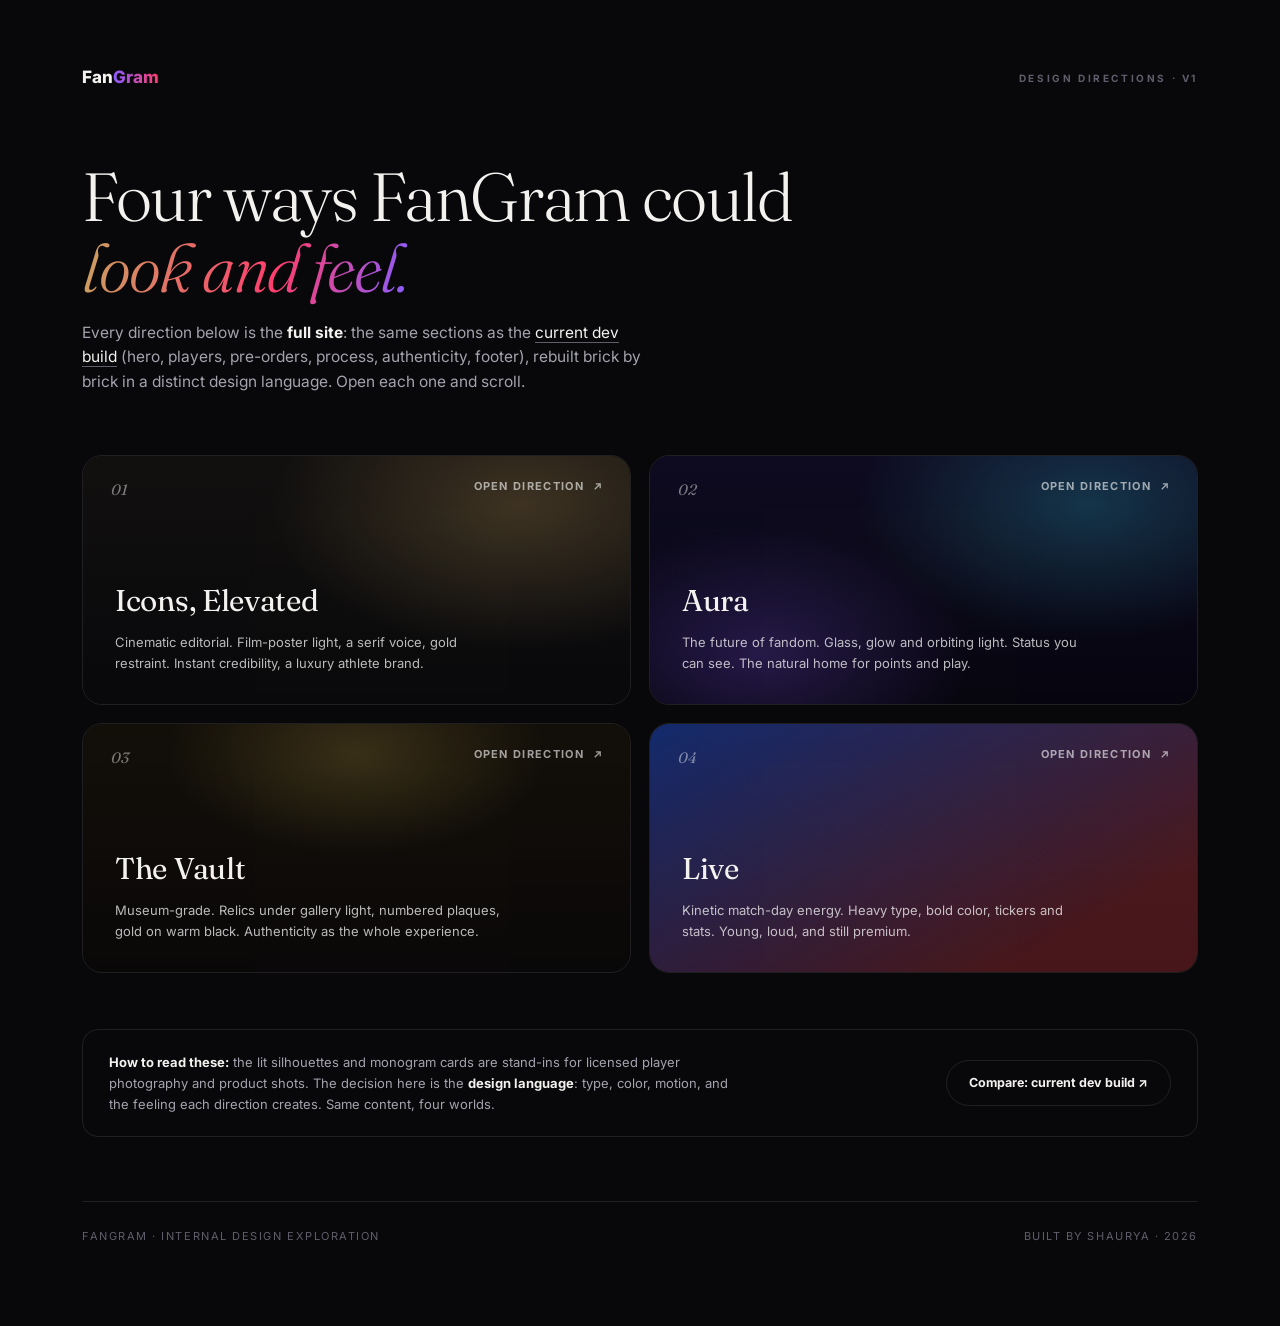
==== index.html @ 79912f7f "FanGram design directions: 4 full-site explorations + selector Co-Authored-By: Claude Fable 5 <norep" ====
<!doctype html>
<html lang="en">
<head>
<meta charset="utf-8">
<meta name="viewport" content="width=device-width, initial-scale=1">
<title>FanGram — Design Directions</title>
<link rel="preconnect" href="https://fonts.googleapis.com">
<link href="https://fonts.googleapis.com/css2?family=Fraunces:ital,opsz,wght@0,9..144,300;0,9..144,400;1,9..144,300&family=Inter:wght@400;500;600;700;800&display=swap" rel="stylesheet">
<style>
:root{--bg:#08080b;--ink:#f3f2ef;--mut:#a4a3ad;--faint:#5f5e6a;--line:rgba(243,242,239,.1)}
*{box-sizing:border-box;margin:0;padding:0}
body{font-family:'Inter',sans-serif;background:var(--bg);color:var(--ink);line-height:1.6;-webkit-font-smoothing:antialiased;min-height:100vh}
a{color:inherit;text-decoration:none}
.wrap{max-width:1180px;margin:0 auto;padding:64px 32px 80px}
.top{display:flex;justify-content:space-between;align-items:center;margin-bottom:70px}
.logo{font-weight:800;font-size:17px}
.logo span{background:linear-gradient(90deg,#8b5cff,#ff3d6e);-webkit-background-clip:text;background-clip:text;color:transparent}
.tag{font-size:10px;font-weight:700;letter-spacing:.26em;text-transform:uppercase;color:var(--faint)}
h1{font-family:'Fraunces',serif;font-weight:300;font-size:clamp(38px,5.4vw,68px);line-height:1.04;letter-spacing:-.02em;margin-bottom:18px;max-width:800px}
h1 em{font-style:italic;background:linear-gradient(100deg,#c9a25f,#ff3d6e 60%,#8b5cff);-webkit-background-clip:text;background-clip:text;color:transparent}
.lead{color:var(--mut);font-size:15.5px;max-width:560px;margin-bottom:60px}
.lead a{color:var(--ink);border-bottom:1px solid var(--faint)}
.grid{display:grid;grid-template-columns:1fr 1fr;gap:18px}
@media(max-width:820px){.grid{grid-template-columns:1fr}}
.card{position:relative;border:1px solid var(--line);border-radius:20px;padding:34px 32px 30px;overflow:hidden;min-height:250px;display:flex;flex-direction:column;justify-content:flex-end;transition:transform .3s,border-color .3s;cursor:pointer}
.card:hover{transform:translateY(-5px)}
.card .bg{position:absolute;inset:0;opacity:.9;transition:opacity .3s}
.card .no{position:absolute;top:22px;left:28px;font-family:'Fraunces',serif;font-style:italic;font-size:15px;color:rgba(255,255,255,.45)}
.card .open{position:absolute;top:22px;right:26px;font-size:11px;font-weight:700;letter-spacing:.12em;text-transform:uppercase;color:rgba(255,255,255,.6);display:flex;align-items:center;gap:7px;transition:color .25s}
.card:hover .open{color:#fff}
.card h2{font-family:'Fraunces',serif;font-weight:400;font-size:30px;letter-spacing:-.01em;position:relative;margin-bottom:7px}
.card p{font-size:13px;color:rgba(255,255,255,.72);position:relative;max-width:400px}
.c1:hover{border-color:rgba(201,162,95,.5)}
.c1 .bg{background:radial-gradient(70% 90% at 80% 20%,rgba(201,162,95,.28),transparent 65%),linear-gradient(180deg,#141210,#0a0a0c)}
.c2:hover{border-color:rgba(56,225,255,.5)}
.c2 .bg{background:radial-gradient(70% 90% at 80% 20%,rgba(56,225,255,.22),transparent 60%),radial-gradient(60% 80% at 20% 80%,rgba(139,92,255,.25),transparent 65%),linear-gradient(180deg,#100d24,#07050f)}
.c3:hover{border-color:rgba(201,168,76,.55)}
.c3 .bg{background:radial-gradient(56% 66% at 50% 12%,rgba(201,168,76,.24),transparent 62%),linear-gradient(180deg,#151109,#0b0908)}
.c4:hover{border-color:rgba(255,61,61,.55)}
.c4 .bg{background:linear-gradient(150deg,rgba(30,91,255,.4),rgba(255,61,61,.28) 80%),linear-gradient(180deg,#10131e,#0a0b0f)}
.note{margin-top:56px;border:1px solid var(--line);border-radius:16px;padding:22px 26px;display:flex;gap:20px;align-items:center;flex-wrap:wrap;justify-content:space-between}
.note p{font-size:13px;color:var(--mut);max-width:640px}
.note b{color:var(--ink)}
.note a.btn{font-size:12.5px;font-weight:700;border:1px solid var(--line);border-radius:999px;padding:12px 22px;transition:border-color .2s;white-space:nowrap}
.note a.btn:hover{border-color:var(--mut)}
.foot{margin-top:64px;padding-top:26px;border-top:1px solid var(--line);display:flex;justify-content:space-between;font-size:11px;color:var(--faint);text-transform:uppercase;letter-spacing:.14em;flex-wrap:wrap;gap:12px}
</style>
</head>
<body>
<div class="wrap">
  <div class="top"><span class="logo">Fan<span>Gram</span></span><span class="tag">Design directions · v1</span></div>
  <h1>Four ways FanGram could <em>look and feel.</em></h1>
  <p class="lead">Every direction below is the <b style="color:var(--ink)">full site</b>: the same sections as the <a href="https://nextwavestem.vercel.app/" target="_blank" rel="noopener">current dev build</a> (hero, players, pre-orders, process, authenticity, footer), rebuilt brick by brick in a distinct design language. Open each one and scroll.</p>

  <div class="grid">
    <a class="card c1" href="icons-elevated.html">
      <div class="bg"></div><span class="no">01</span>
      <span class="open">Open direction <svg width="13" height="13" viewBox="0 0 24 24" fill="none" stroke="currentColor" stroke-width="2.4"><path d="M7 17L17 7M9 7h8v8"/></svg></span>
      <h2>Icons, Elevated</h2>
      <p>Cinematic editorial. Film-poster light, a serif voice, gold restraint. Instant credibility, a luxury athlete brand.</p>
    </a>
    <a class="card c2" href="aura.html">
      <div class="bg"></div><span class="no">02</span>
      <span class="open">Open direction <svg width="13" height="13" viewBox="0 0 24 24" fill="none" stroke="currentColor" stroke-width="2.4"><path d="M7 17L17 7M9 7h8v8"/></svg></span>
      <h2>Aura</h2>
      <p>The future of fandom. Glass, glow and orbiting light. Status you can see. The natural home for points and play.</p>
    </a>
    <a class="card c3" href="the-vault.html">
      <div class="bg"></div><span class="no">03</span>
      <span class="open">Open direction <svg width="13" height="13" viewBox="0 0 24 24" fill="none" stroke="currentColor" stroke-width="2.4"><path d="M7 17L17 7M9 7h8v8"/></svg></span>
      <h2>The Vault</h2>
      <p>Museum-grade. Relics under gallery light, numbered plaques, gold on warm black. Authenticity as the whole experience.</p>
    </a>
    <a class="card c4" href="live.html">
      <div class="bg"></div><span class="no">04</span>
      <span class="open">Open direction <svg width="13" height="13" viewBox="0 0 24 24" fill="none" stroke="currentColor" stroke-width="2.4"><path d="M7 17L17 7M9 7h8v8"/></svg></span>
      <h2>Live</h2>
      <p>Kinetic match-day energy. Heavy type, bold color, tickers and stats. Young, loud, and still premium.</p>
    </a>
  </div>

  <div class="note">
    <p><b>How to read these:</b> the lit silhouettes and monogram cards are stand-ins for licensed player photography and product shots. The decision here is the <b>design language</b>: type, color, motion, and the feeling each direction creates. Same content, four worlds.</p>
    <a class="btn" href="https://nextwavestem.vercel.app/" target="_blank" rel="noopener">Compare: current dev build ↗</a>
  </div>

  <div class="foot"><span>FanGram · internal design exploration</span><span>Built by Shaurya · 2026</span></div>
</div>
</body>
</html>
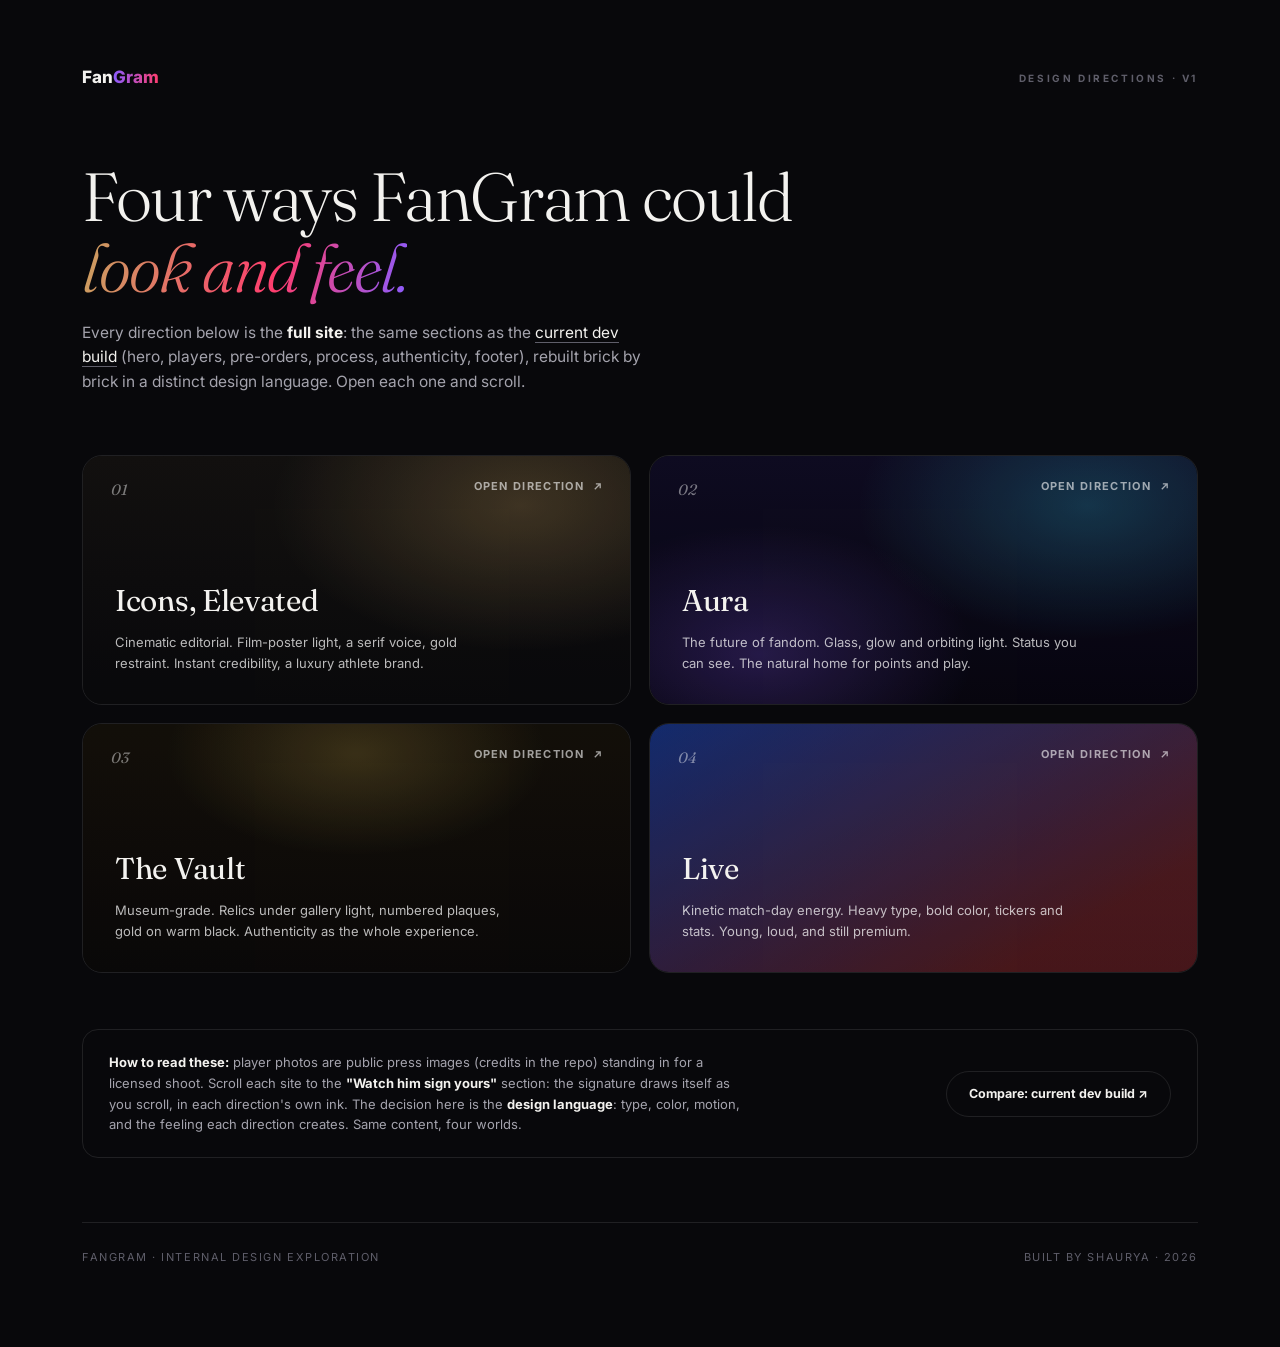
==== commit a5ddbb85: "Add real player photos (CC, credited) with per-direction treatments + scroll-driven 'watch him sign " ====
--- a/index.html
+++ b/index.html
@@ -80,7 +80,7 @@
   </div>
 
   <div class="note">
-    <p><b>How to read these:</b> the lit silhouettes and monogram cards are stand-ins for licensed player photography and product shots. The decision here is the <b>design language</b>: type, color, motion, and the feeling each direction creates. Same content, four worlds.</p>
+    <p><b>How to read these:</b> player photos are public press images (credits in the repo) standing in for a licensed shoot. Scroll each site to the <b>"Watch him sign yours"</b> section: the signature draws itself as you scroll, in each direction's own ink. The decision here is the <b>design language</b>: type, color, motion, and the feeling each direction creates. Same content, four worlds.</p>
     <a class="btn" href="https://nextwavestem.vercel.app/" target="_blank" rel="noopener">Compare: current dev build ↗</a>
   </div>
 
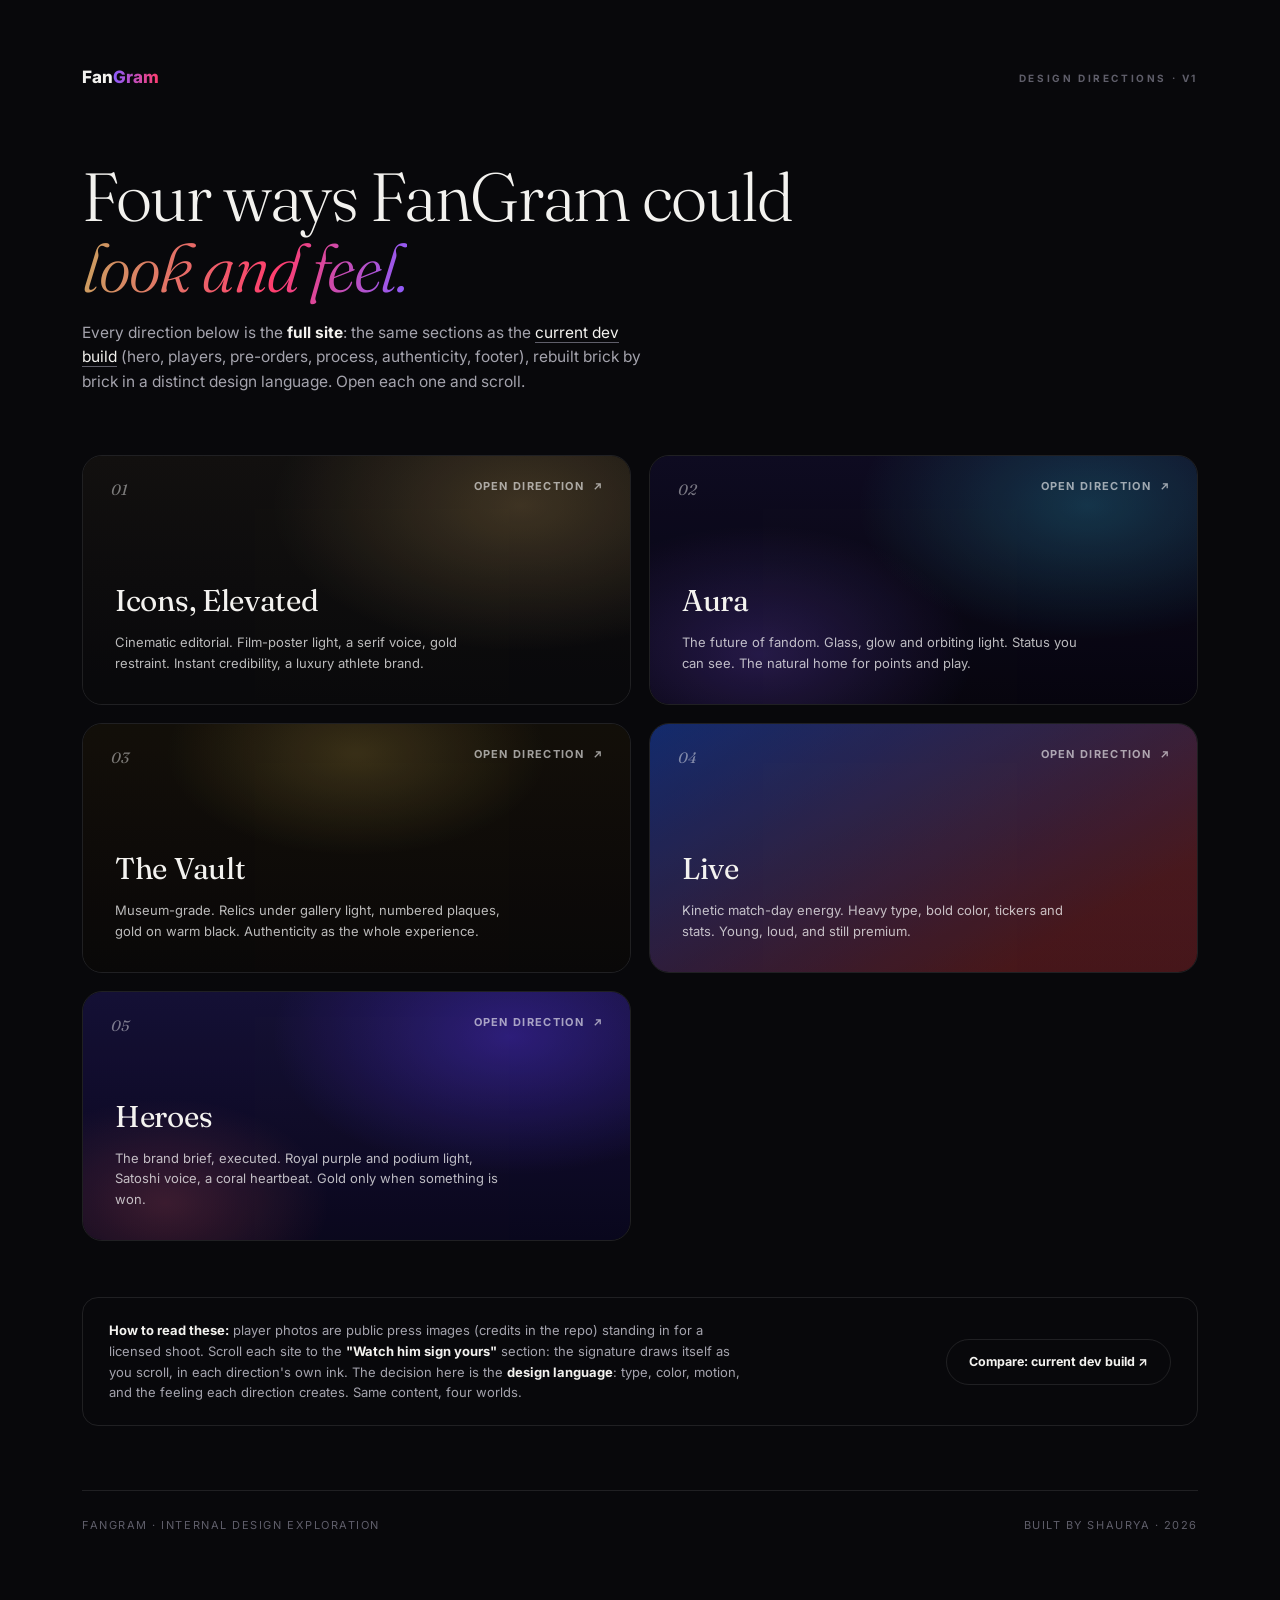
==== commit d93c101a: "Direction 05 "Heroes": Divya's Website Design Language brief, executed Full landing page in the brie" ====
--- a/index.html
+++ b/index.html
@@ -38,6 +38,7 @@
 .c3 .bg{background:radial-gradient(56% 66% at 50% 12%,rgba(201,168,76,.24),transparent 62%),linear-gradient(180deg,#151109,#0b0908)}
 .c4:hover{border-color:rgba(255,61,61,.55)}
 .c4 .bg{background:linear-gradient(150deg,rgba(30,91,255,.4),rgba(255,61,61,.28) 80%),linear-gradient(180deg,#10131e,#0a0b0f)}
+.c5 .bg{background:radial-gradient(70% 90% at 78% 18%,rgba(90,56,245,.42),transparent 62%),radial-gradient(50% 70% at 15% 85%,rgba(255,107,107,.22),transparent 60%),linear-gradient(180deg,#17123a,#0b0820)}
 .note{margin-top:56px;border:1px solid var(--line);border-radius:16px;padding:22px 26px;display:flex;gap:20px;align-items:center;flex-wrap:wrap;justify-content:space-between}
 .note p{font-size:13px;color:var(--mut);max-width:640px}
 .note b{color:var(--ink)}
@@ -77,6 +78,12 @@
       <h2>Live</h2>
       <p>Kinetic match-day energy. Heavy type, bold color, tickers and stats. Young, loud, and still premium.</p>
     </a>
+    <a class="card c5" href="heroes.html">
+      <div class="bg"></div><span class="no">05</span>
+      <span class="open">Open direction <svg width="13" height="13" viewBox="0 0 24 24" fill="none" stroke="currentColor" stroke-width="2.4"><path d="M7 17L17 7M9 7h8v8"/></svg></span>
+      <h2>Heroes</h2>
+      <p>The brand brief, executed. Royal purple and podium light, Satoshi voice, a coral heartbeat. Gold only when something is won.</p>
+    </a>
   </div>
 
   <div class="note">
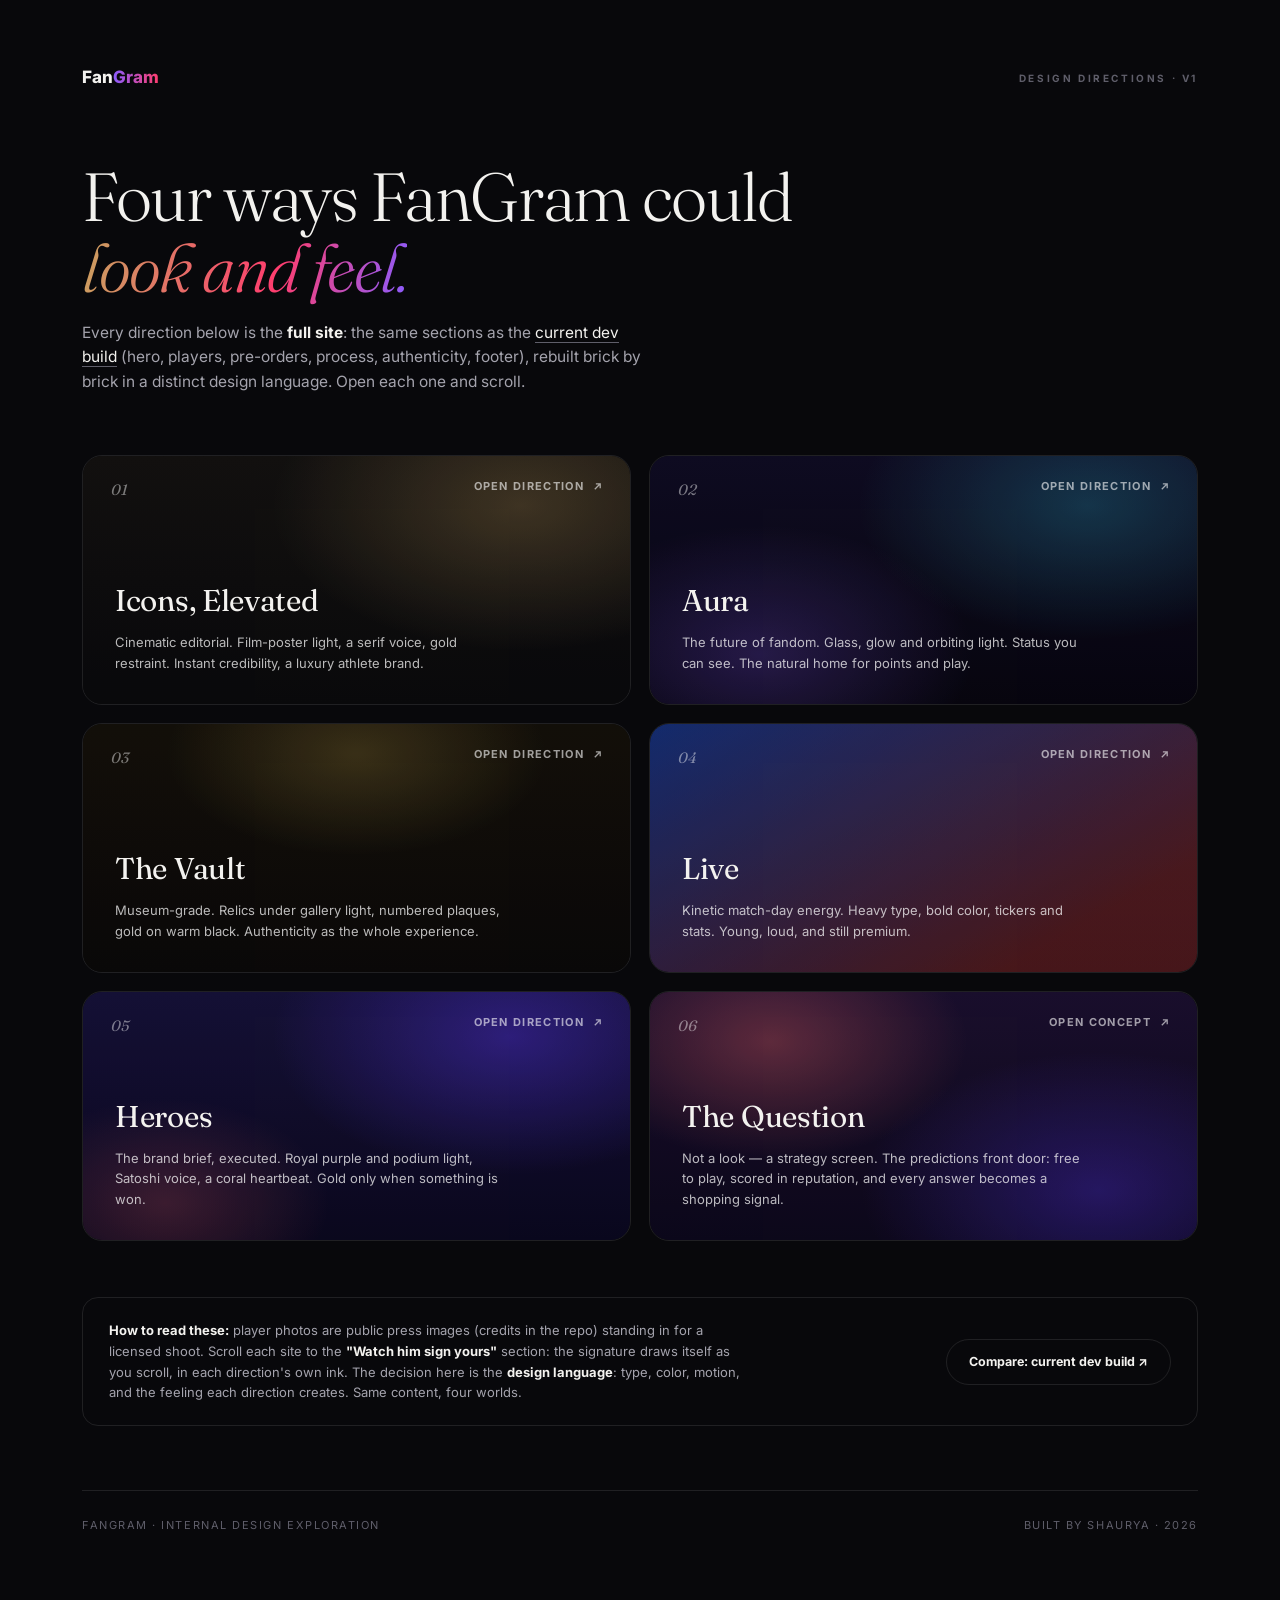
==== commit d7a3c5ca: "Concept 06 'The Question': predictions front door in the brand-brief system Swipeable prediction car" ====
--- a/index.html
+++ b/index.html
@@ -39,6 +39,7 @@
 .c4:hover{border-color:rgba(255,61,61,.55)}
 .c4 .bg{background:linear-gradient(150deg,rgba(30,91,255,.4),rgba(255,61,61,.28) 80%),linear-gradient(180deg,#10131e,#0a0b0f)}
 .c5 .bg{background:radial-gradient(70% 90% at 78% 18%,rgba(90,56,245,.42),transparent 62%),radial-gradient(50% 70% at 15% 85%,rgba(255,107,107,.22),transparent 60%),linear-gradient(180deg,#17123a,#0b0820)}
+.c6 .bg{background:radial-gradient(60% 80% at 22% 20%,rgba(255,107,107,.34),transparent 60%),radial-gradient(70% 90% at 82% 80%,rgba(90,56,245,.35),transparent 62%),linear-gradient(180deg,#1c1030,#0d081c)}
 .note{margin-top:56px;border:1px solid var(--line);border-radius:16px;padding:22px 26px;display:flex;gap:20px;align-items:center;flex-wrap:wrap;justify-content:space-between}
 .note p{font-size:13px;color:var(--mut);max-width:640px}
 .note b{color:var(--ink)}
@@ -84,6 +85,12 @@
       <h2>Heroes</h2>
       <p>The brand brief, executed. Royal purple and podium light, Satoshi voice, a coral heartbeat. Gold only when something is won.</p>
     </a>
+    <a class="card c6" href="predictions.html">
+      <div class="bg"></div><span class="no">06</span>
+      <span class="open">Open concept <svg width="13" height="13" viewBox="0 0 24 24" fill="none" stroke="currentColor" stroke-width="2.4"><path d="M7 17L17 7M9 7h8v8"/></svg></span>
+      <h2>The Question</h2>
+      <p>Not a look — a strategy screen. The predictions front door: free to play, scored in reputation, and every answer becomes a shopping signal.</p>
+    </a>
   </div>
 
   <div class="note">
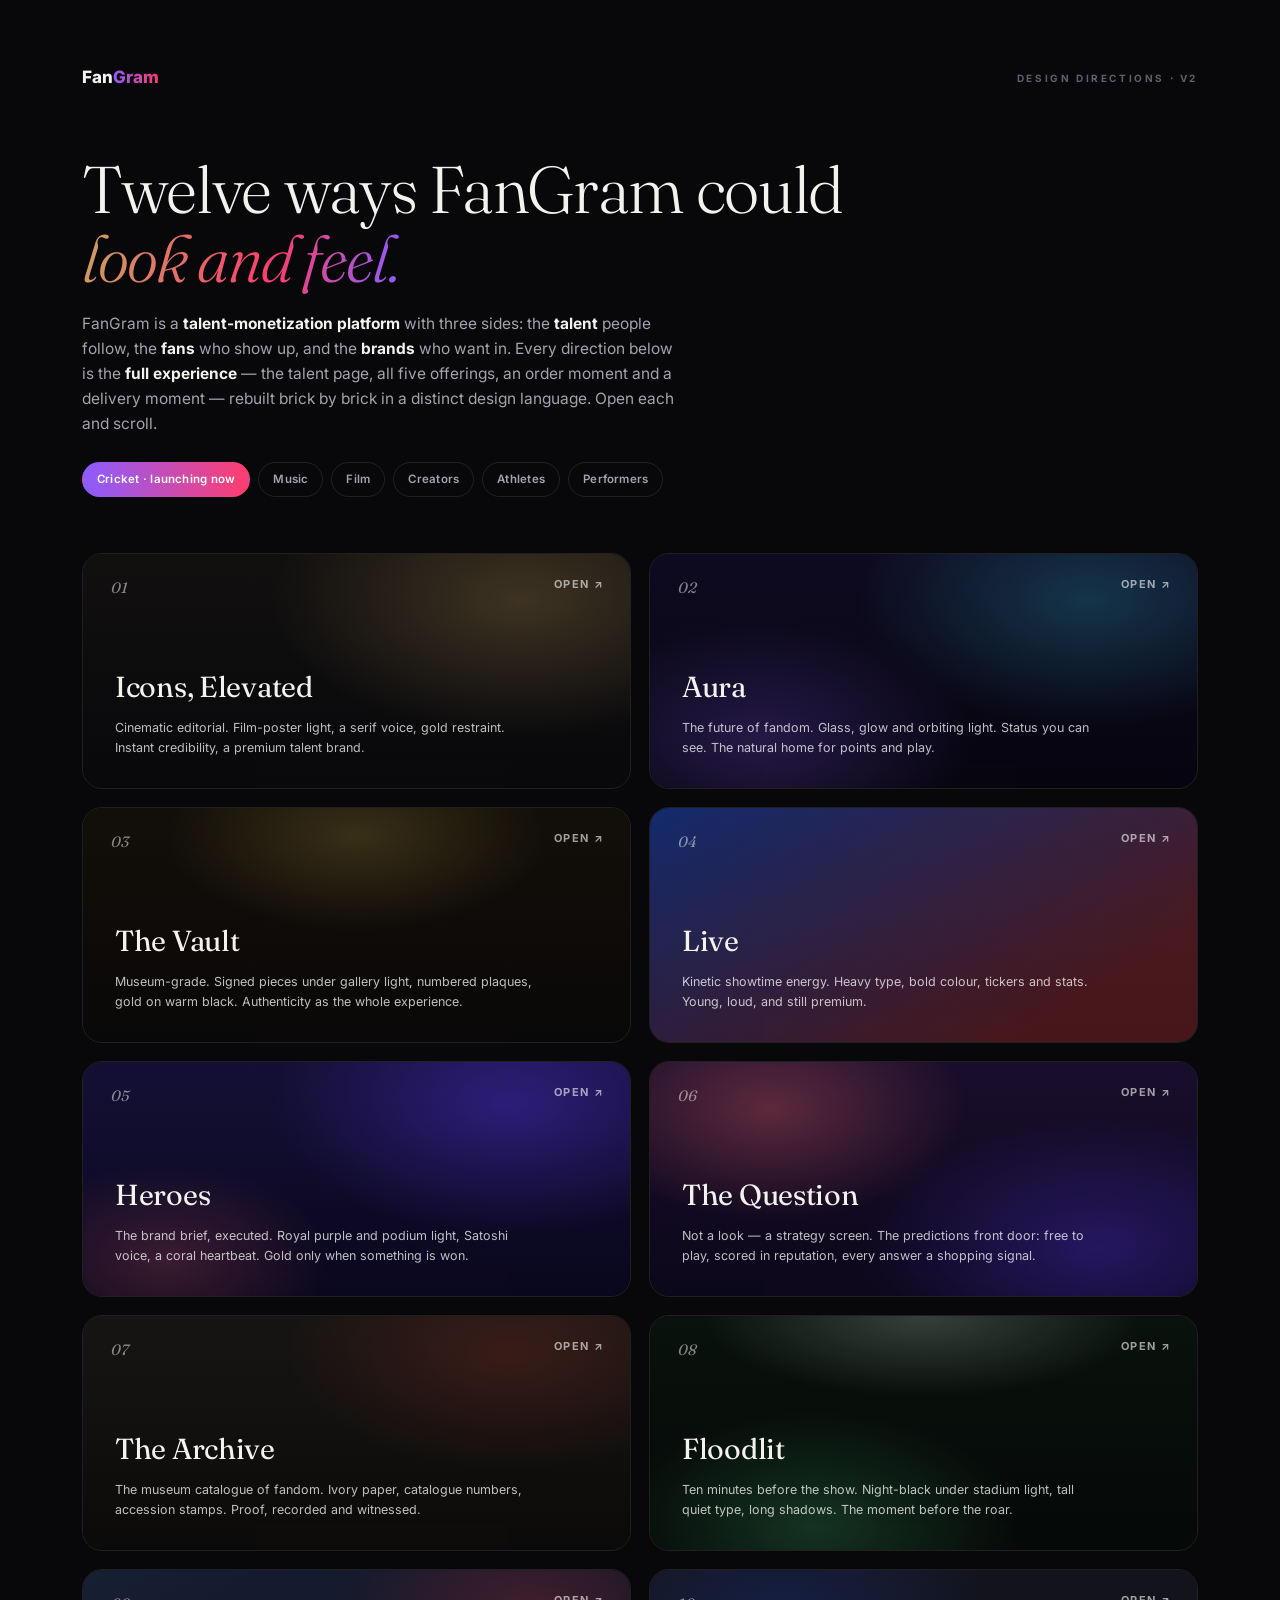
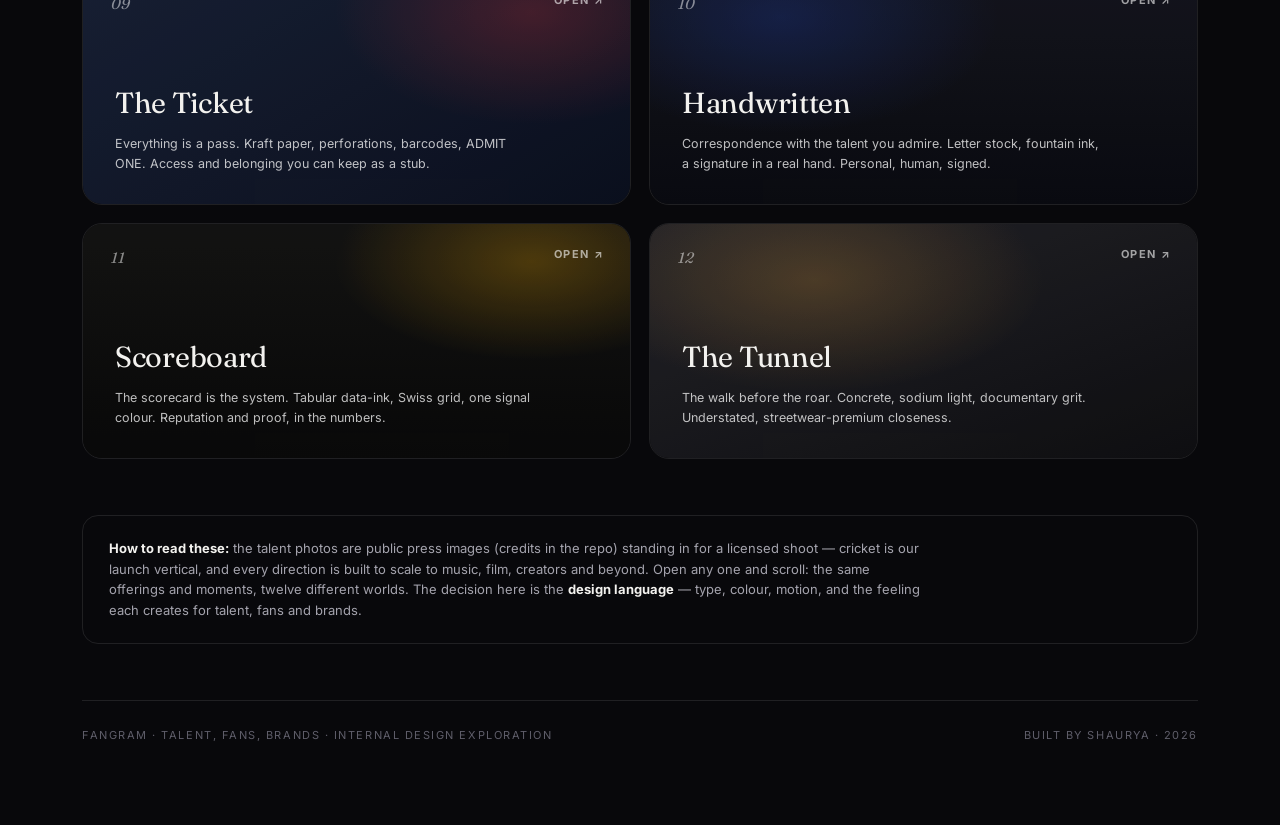
==== commit e4841513: "Repivot all 12 directions + hub: cricket-brand → talent-fans-brands FanGram reframed everywhere as a" ====
--- a/index.html
+++ b/index.html
@@ -12,93 +12,75 @@
 body{font-family:'Inter',sans-serif;background:var(--bg);color:var(--ink);line-height:1.6;-webkit-font-smoothing:antialiased;min-height:100vh}
 a{color:inherit;text-decoration:none}
 .wrap{max-width:1180px;margin:0 auto;padding:64px 32px 80px}
-.top{display:flex;justify-content:space-between;align-items:center;margin-bottom:70px}
+.top{display:flex;justify-content:space-between;align-items:center;margin-bottom:64px}
 .logo{font-weight:800;font-size:17px}
 .logo span{background:linear-gradient(90deg,#8b5cff,#ff3d6e);-webkit-background-clip:text;background-clip:text;color:transparent}
 .tag{font-size:10px;font-weight:700;letter-spacing:.26em;text-transform:uppercase;color:var(--faint)}
-h1{font-family:'Fraunces',serif;font-weight:300;font-size:clamp(38px,5.4vw,68px);line-height:1.04;letter-spacing:-.02em;margin-bottom:18px;max-width:800px}
+h1{font-family:'Fraunces',serif;font-weight:300;font-size:clamp(38px,5.4vw,66px);line-height:1.04;letter-spacing:-.02em;margin-bottom:20px;max-width:840px}
 h1 em{font-style:italic;background:linear-gradient(100deg,#c9a25f,#ff3d6e 60%,#8b5cff);-webkit-background-clip:text;background-clip:text;color:transparent}
-.lead{color:var(--mut);font-size:15.5px;max-width:560px;margin-bottom:60px}
-.lead a{color:var(--ink);border-bottom:1px solid var(--faint)}
+.lead{color:var(--mut);font-size:15.5px;max-width:600px;margin-bottom:26px}
+.lead b{color:var(--ink)}
+.verticals{display:flex;flex-wrap:wrap;gap:8px;margin-bottom:56px}
+.verticals span{font-size:11.5px;font-weight:600;letter-spacing:.02em;padding:7px 14px;border-radius:999px;border:1px solid var(--line);color:var(--mut)}
+.verticals span.live{background:linear-gradient(90deg,#8b5cff,#ff3d6e);border-color:transparent;color:#fff}
 .grid{display:grid;grid-template-columns:1fr 1fr;gap:18px}
 @media(max-width:820px){.grid{grid-template-columns:1fr}}
-.card{position:relative;border:1px solid var(--line);border-radius:20px;padding:34px 32px 30px;overflow:hidden;min-height:250px;display:flex;flex-direction:column;justify-content:flex-end;transition:transform .3s,border-color .3s;cursor:pointer}
-.card:hover{transform:translateY(-5px)}
+.card{position:relative;border:1px solid var(--line);border-radius:20px;padding:34px 32px 30px;overflow:hidden;min-height:236px;display:flex;flex-direction:column;justify-content:flex-end;transition:transform .3s,border-color .3s;cursor:pointer}
+.card:hover{transform:translateY(-5px);border-color:rgba(243,242,239,.28)}
 .card .bg{position:absolute;inset:0;opacity:.9;transition:opacity .3s}
-.card .no{position:absolute;top:22px;left:28px;font-family:'Fraunces',serif;font-style:italic;font-size:15px;color:rgba(255,255,255,.45)}
+.card .no{position:absolute;top:22px;left:28px;font-family:'Fraunces',serif;font-style:italic;font-size:15px;color:rgba(255,255,255,.5)}
 .card .open{position:absolute;top:22px;right:26px;font-size:11px;font-weight:700;letter-spacing:.12em;text-transform:uppercase;color:rgba(255,255,255,.6);display:flex;align-items:center;gap:7px;transition:color .25s}
 .card:hover .open{color:#fff}
-.card h2{font-family:'Fraunces',serif;font-weight:400;font-size:30px;letter-spacing:-.01em;position:relative;margin-bottom:7px}
-.card p{font-size:13px;color:rgba(255,255,255,.72);position:relative;max-width:400px}
-.c1:hover{border-color:rgba(201,162,95,.5)}
+.card h2{font-family:'Fraunces',serif;font-weight:400;font-size:29px;letter-spacing:-.01em;position:relative;margin-bottom:7px}
+.card p{font-size:12.5px;color:rgba(255,255,255,.74);position:relative;max-width:420px}
 .c1 .bg{background:radial-gradient(70% 90% at 80% 20%,rgba(201,162,95,.28),transparent 65%),linear-gradient(180deg,#141210,#0a0a0c)}
-.c2:hover{border-color:rgba(56,225,255,.5)}
 .c2 .bg{background:radial-gradient(70% 90% at 80% 20%,rgba(56,225,255,.22),transparent 60%),radial-gradient(60% 80% at 20% 80%,rgba(139,92,255,.25),transparent 65%),linear-gradient(180deg,#100d24,#07050f)}
-.c3:hover{border-color:rgba(201,168,76,.55)}
 .c3 .bg{background:radial-gradient(56% 66% at 50% 12%,rgba(201,168,76,.24),transparent 62%),linear-gradient(180deg,#151109,#0b0908)}
-.c4:hover{border-color:rgba(255,61,61,.55)}
 .c4 .bg{background:linear-gradient(150deg,rgba(30,91,255,.4),rgba(255,61,61,.28) 80%),linear-gradient(180deg,#10131e,#0a0b0f)}
 .c5 .bg{background:radial-gradient(70% 90% at 78% 18%,rgba(90,56,245,.42),transparent 62%),radial-gradient(50% 70% at 15% 85%,rgba(255,107,107,.22),transparent 60%),linear-gradient(180deg,#17123a,#0b0820)}
 .c6 .bg{background:radial-gradient(60% 80% at 22% 20%,rgba(255,107,107,.34),transparent 60%),radial-gradient(70% 90% at 82% 80%,rgba(90,56,245,.35),transparent 62%),linear-gradient(180deg,#1c1030,#0d081c)}
-.note{margin-top:56px;border:1px solid var(--line);border-radius:16px;padding:22px 26px;display:flex;gap:20px;align-items:center;flex-wrap:wrap;justify-content:space-between}
-.note p{font-size:13px;color:var(--mut);max-width:640px}
+.c7 .bg{background:radial-gradient(66% 80% at 78% 16%,rgba(178,58,44,.26),transparent 62%),linear-gradient(180deg,#1a1815,#0d0c0a)}
+.c8 .bg{background:radial-gradient(70% 60% at 50% 0%,rgba(240,255,244,.22),transparent 58%),radial-gradient(60% 80% at 30% 90%,rgba(46,125,79,.4),transparent 62%),linear-gradient(180deg,#0a140d,#060a07)}
+.c9 .bg{background:radial-gradient(60% 80% at 82% 18%,rgba(255,61,61,.24),transparent 60%),linear-gradient(150deg,#1a2338,#0c1120)}
+.c10 .bg{background:radial-gradient(64% 80% at 24% 20%,rgba(31,58,147,.4),transparent 62%),linear-gradient(180deg,#16171f,#0b0c11)}
+.c11 .bg{background:radial-gradient(60% 70% at 82% 16%,rgba(255,179,0,.28),transparent 60%),linear-gradient(180deg,#151513,#0a0a09)}
+.c12 .bg{background:radial-gradient(70% 80% at 30% 24%,rgba(232,163,61,.26),transparent 60%),linear-gradient(160deg,#26262b,#101012)}
+.note{margin-top:56px;border:1px solid var(--line);border-radius:16px;padding:22px 26px}
+.note p{font-size:13px;color:var(--mut);max-width:820px}
 .note b{color:var(--ink)}
-.note a.btn{font-size:12.5px;font-weight:700;border:1px solid var(--line);border-radius:999px;padding:12px 22px;transition:border-color .2s;white-space:nowrap}
-.note a.btn:hover{border-color:var(--mut)}
-.foot{margin-top:64px;padding-top:26px;border-top:1px solid var(--line);display:flex;justify-content:space-between;font-size:11px;color:var(--faint);text-transform:uppercase;letter-spacing:.14em;flex-wrap:wrap;gap:12px}
+.foot{margin-top:56px;padding-top:26px;border-top:1px solid var(--line);display:flex;justify-content:space-between;font-size:11px;color:var(--faint);text-transform:uppercase;letter-spacing:.14em;flex-wrap:wrap;gap:12px}
 </style>
 </head>
 <body>
 <div class="wrap">
-  <div class="top"><span class="logo">Fan<span>Gram</span></span><span class="tag">Design directions · v1</span></div>
-  <h1>Four ways FanGram could <em>look and feel.</em></h1>
-  <p class="lead">Every direction below is the <b style="color:var(--ink)">full site</b>: the same sections as the <a href="https://nextwavestem.vercel.app/" target="_blank" rel="noopener">current dev build</a> (hero, players, pre-orders, process, authenticity, footer), rebuilt brick by brick in a distinct design language. Open each one and scroll.</p>
+  <div class="top"><span class="logo">Fan<span>Gram</span></span><span class="tag">Design directions · v2</span></div>
+  <h1>Twelve ways FanGram could <em>look and feel.</em></h1>
+  <p class="lead">FanGram is a <b>talent-monetization platform</b> with three sides: the <b>talent</b> people follow, the <b>fans</b> who show up, and the <b>brands</b> who want in. Every direction below is the <b>full experience</b> — the talent page, all five offerings, an order moment and a delivery moment — rebuilt brick by brick in a distinct design language. Open each and scroll.</p>
+  <div class="verticals">
+    <span class="live">Cricket · launching now</span>
+    <span>Music</span><span>Film</span><span>Creators</span><span>Athletes</span><span>Performers</span>
+  </div>
 
   <div class="grid">
-    <a class="card c1" href="icons-elevated.html">
-      <div class="bg"></div><span class="no">01</span>
-      <span class="open">Open direction <svg width="13" height="13" viewBox="0 0 24 24" fill="none" stroke="currentColor" stroke-width="2.4"><path d="M7 17L17 7M9 7h8v8"/></svg></span>
-      <h2>Icons, Elevated</h2>
-      <p>Cinematic editorial. Film-poster light, a serif voice, gold restraint. Instant credibility, a luxury athlete brand.</p>
-    </a>
-    <a class="card c2" href="aura.html">
-      <div class="bg"></div><span class="no">02</span>
-      <span class="open">Open direction <svg width="13" height="13" viewBox="0 0 24 24" fill="none" stroke="currentColor" stroke-width="2.4"><path d="M7 17L17 7M9 7h8v8"/></svg></span>
-      <h2>Aura</h2>
-      <p>The future of fandom. Glass, glow and orbiting light. Status you can see. The natural home for points and play.</p>
-    </a>
-    <a class="card c3" href="the-vault.html">
-      <div class="bg"></div><span class="no">03</span>
-      <span class="open">Open direction <svg width="13" height="13" viewBox="0 0 24 24" fill="none" stroke="currentColor" stroke-width="2.4"><path d="M7 17L17 7M9 7h8v8"/></svg></span>
-      <h2>The Vault</h2>
-      <p>Museum-grade. Relics under gallery light, numbered plaques, gold on warm black. Authenticity as the whole experience.</p>
-    </a>
-    <a class="card c4" href="live.html">
-      <div class="bg"></div><span class="no">04</span>
-      <span class="open">Open direction <svg width="13" height="13" viewBox="0 0 24 24" fill="none" stroke="currentColor" stroke-width="2.4"><path d="M7 17L17 7M9 7h8v8"/></svg></span>
-      <h2>Live</h2>
-      <p>Kinetic match-day energy. Heavy type, bold color, tickers and stats. Young, loud, and still premium.</p>
-    </a>
-    <a class="card c5" href="heroes.html">
-      <div class="bg"></div><span class="no">05</span>
-      <span class="open">Open direction <svg width="13" height="13" viewBox="0 0 24 24" fill="none" stroke="currentColor" stroke-width="2.4"><path d="M7 17L17 7M9 7h8v8"/></svg></span>
-      <h2>Heroes</h2>
-      <p>The brand brief, executed. Royal purple and podium light, Satoshi voice, a coral heartbeat. Gold only when something is won.</p>
-    </a>
-    <a class="card c6" href="predictions.html">
-      <div class="bg"></div><span class="no">06</span>
-      <span class="open">Open concept <svg width="13" height="13" viewBox="0 0 24 24" fill="none" stroke="currentColor" stroke-width="2.4"><path d="M7 17L17 7M9 7h8v8"/></svg></span>
-      <h2>The Question</h2>
-      <p>Not a look — a strategy screen. The predictions front door: free to play, scored in reputation, and every answer becomes a shopping signal.</p>
-    </a>
+    <a class="card c1" href="icons-elevated.html"><div class="bg"></div><span class="no">01</span><span class="open">Open ↗</span><h2>Icons, Elevated</h2><p>Cinematic editorial. Film-poster light, a serif voice, gold restraint. Instant credibility, a premium talent brand.</p></a>
+    <a class="card c2" href="aura.html"><div class="bg"></div><span class="no">02</span><span class="open">Open ↗</span><h2>Aura</h2><p>The future of fandom. Glass, glow and orbiting light. Status you can see. The natural home for points and play.</p></a>
+    <a class="card c3" href="the-vault.html"><div class="bg"></div><span class="no">03</span><span class="open">Open ↗</span><h2>The Vault</h2><p>Museum-grade. Signed pieces under gallery light, numbered plaques, gold on warm black. Authenticity as the whole experience.</p></a>
+    <a class="card c4" href="live.html"><div class="bg"></div><span class="no">04</span><span class="open">Open ↗</span><h2>Live</h2><p>Kinetic showtime energy. Heavy type, bold colour, tickers and stats. Young, loud, and still premium.</p></a>
+    <a class="card c5" href="heroes.html"><div class="bg"></div><span class="no">05</span><span class="open">Open ↗</span><h2>Heroes</h2><p>The brand brief, executed. Royal purple and podium light, Satoshi voice, a coral heartbeat. Gold only when something is won.</p></a>
+    <a class="card c6" href="predictions.html"><div class="bg"></div><span class="no">06</span><span class="open">Open ↗</span><h2>The Question</h2><p>Not a look — a strategy screen. The predictions front door: free to play, scored in reputation, every answer a shopping signal.</p></a>
+    <a class="card c7" href="archive.html"><div class="bg"></div><span class="no">07</span><span class="open">Open ↗</span><h2>The Archive</h2><p>The museum catalogue of fandom. Ivory paper, catalogue numbers, accession stamps. Proof, recorded and witnessed.</p></a>
+    <a class="card c8" href="floodlit.html"><div class="bg"></div><span class="no">08</span><span class="open">Open ↗</span><h2>Floodlit</h2><p>Ten minutes before the show. Night-black under stadium light, tall quiet type, long shadows. The moment before the roar.</p></a>
+    <a class="card c9" href="ticket.html"><div class="bg"></div><span class="no">09</span><span class="open">Open ↗</span><h2>The Ticket</h2><p>Everything is a pass. Kraft paper, perforations, barcodes, ADMIT ONE. Access and belonging you can keep as a stub.</p></a>
+    <a class="card c10" href="handwritten.html"><div class="bg"></div><span class="no">10</span><span class="open">Open ↗</span><h2>Handwritten</h2><p>Correspondence with the talent you admire. Letter stock, fountain ink, a signature in a real hand. Personal, human, signed.</p></a>
+    <a class="card c11" href="scoreboard.html"><div class="bg"></div><span class="no">11</span><span class="open">Open ↗</span><h2>Scoreboard</h2><p>The scorecard is the system. Tabular data-ink, Swiss grid, one signal colour. Reputation and proof, in the numbers.</p></a>
+    <a class="card c12" href="tunnel.html"><div class="bg"></div><span class="no">12</span><span class="open">Open ↗</span><h2>The Tunnel</h2><p>The walk before the roar. Concrete, sodium light, documentary grit. Understated, streetwear-premium closeness.</p></a>
   </div>
 
   <div class="note">
-    <p><b>How to read these:</b> player photos are public press images (credits in the repo) standing in for a licensed shoot. Scroll each site to the <b>"Watch him sign yours"</b> section: the signature draws itself as you scroll, in each direction's own ink. The decision here is the <b>design language</b>: type, color, motion, and the feeling each direction creates. Same content, four worlds.</p>
-    <a class="btn" href="https://nextwavestem.vercel.app/" target="_blank" rel="noopener">Compare: current dev build ↗</a>
+    <p><b>How to read these:</b> the talent photos are public press images (credits in the repo) standing in for a licensed shoot — cricket is our launch vertical, and every direction is built to scale to music, film, creators and beyond. Open any one and scroll: the same offerings and moments, twelve different worlds. The decision here is the <b>design language</b> — type, colour, motion, and the feeling each creates for talent, fans and brands.</p>
   </div>
 
-  <div class="foot"><span>FanGram · internal design exploration</span><span>Built by Shaurya · 2026</span></div>
+  <div class="foot"><span>FanGram · talent, fans, brands · internal design exploration</span><span>Built by Shaurya · 2026</span></div>
 </div>
 </body>
 </html>
